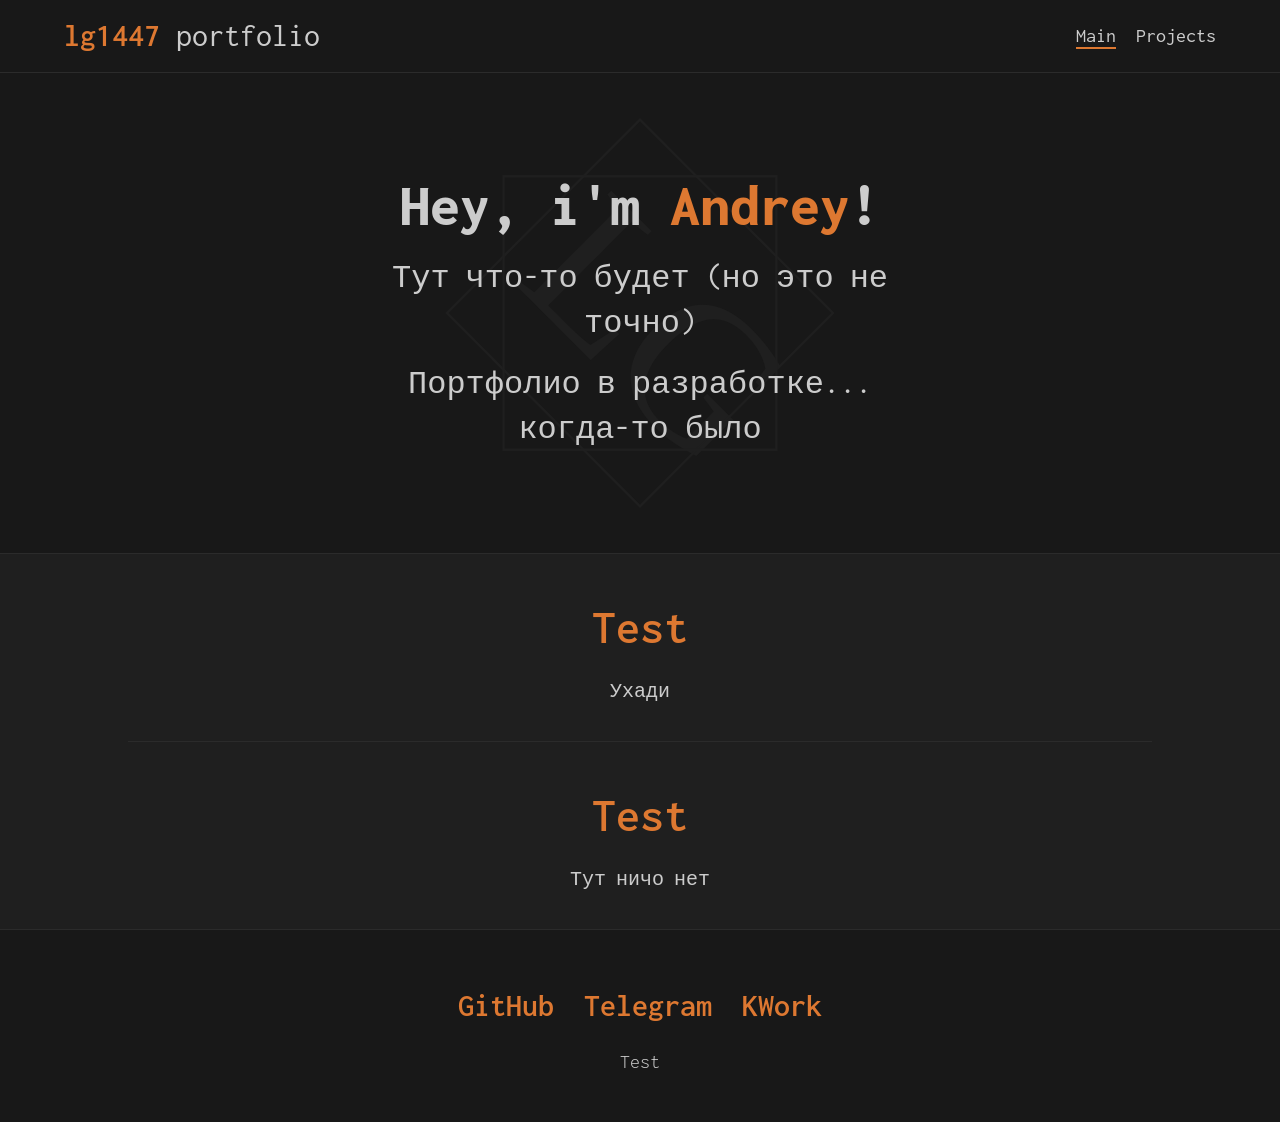
==== index.html @ b347426b "first commit" ====
<!DOCTYPE html>
<html lang="ru">
<head>
    <meta charset="UTF-8">
    <meta http-equiv="X-UA-Compatible" content="IE=edge">
    <meta name="viewport" content="width=device-width, initial-scale=1.0">
    <title>lg1447</title>
    <link rel="stylesheet" href="./css/main.css">
</head>
<body>
    <nav>
        <div class="row">
            <a class="logo" href="./index.html">
                <strong>lg1447</strong> portfolio
            </a>
            <ul class="nav-list">
                <li><a href="./index.html" class="nav-list__link nav-list__link--active">Main</a></li>
                <li><a href="./projects.html" class="nav-list__link">Projects</a></li>
            </ul>
        </div>
    </nav>
    <header>
        <div class="header__container">
            <h1 class="header__title">Hey, i'm <em>Andrey</em>!</h1>
            <p>Тут что-то будет (но это не точно)</p>
            <p>Портфолио в разработке... <br> когда-то было</p>
        </div>
    </header>
    <main>
        <div class="container">
            <div class="block">
                <h2 class="title">Test</h2>
                <p>Ухади</p>
            </div>
            <div class="block">
                <h2 class="title">Test</h2>
                <p>Тут ничо нет</p>
            </div>
        </div>
    </main>
    <footer>
        <div class="container">
            <div class="footer__container">
                <ul class="social">
                    <li><a href="https://github.com/lg1447" class="social__link">GitHub</a></li>
                    <li><a href="https://t.me/lg1447" class="social__link">Telegram</a></li>
                    <li><a href="https://kwork.ru/user/lg1447" class="social__link">KWork</a></li>
                </ul>
                <p class="copyright">Test</p>
            </div>
        </div>
    </footer>
</body>
</html>
---- css/main.css ----
@import "./reset.css";
@import url('https://fonts.googleapis.com/css2?family=Inconsolata:wght@200..900&display=swap');


:root {
    --font-size-large: 60px;
    --font-size-medium: 48px;
    --font-size-base: 32px;
    --font-size-small: 20px;

    --font-weight-large: 800;
    --font-weight-medium: 600;
    --font-weight-base: 400;
    --font-weight-low: 300;

    --bg-main: #1f1f1f;
    --bg-second: #181818;
    --border: #2b2b2b;
    --text: #cccccc;
    --accent: #dd7831;
}

@media (max-width: 600px) {
    :root {
        --font-size-large: 32px;
        --font-size-medium: 28px;
        --font-size-base: 20px;
        --font-size-small: 16px;
    }
}


html, body {
    background-color: var(--bg-main);
    color: var(--text);

    font-family: "Inconsolata", monospace;
}

.container {
    margin: 0 auto;
    padding: 0 5%;

    width: 80%;
}

.row {
    display: flex;
    justify-content: space-between;
    align-items: center;
    flex-wrap: wrap;

    padding: 0 5%;

    column-gap: 30px;
    row-gap: 20px;
}

/* Nav */

nav {
    padding: 20px 0;

    background-color: var(--bg-second);
    border-bottom: 1px solid var(--border); 
}

.logo {
    color: var(--text);

    font-size: var(--font-size-base);
    font-weight: var(--font-weight-base);
}

.logo strong {
    color: var(--accent);

    font-weight: var(--font-weight-medium);
}

.nav-list {
    display: flex;
    align-items: center;
    flex-wrap: wrap;

    row-gap: 15px;
    column-gap: 20px;
    
    font-size: var(--font-size-small);
    font-weight: var(--font-weight-base);
}

.nav-list__link {
    color: var(--text);
    transition: opacity 0.1s ease-in;
}

.nav-list__link:hover {
    opacity: 0.8;
}

.nav-list__link--active {
    position: relative;
}

.nav-list__link--active::after {
    content: "";
    display: block;

    height: 2px;
    width: 100%;

    position: absolute;
    top: 105%;

    background-color: var(--accent);
}

/* Header */

header {
    display: flex;
    justify-content: space-between;
    align-items: center;

    padding: 40px 0;

    min-height: 400px;
    width: 100%;

    background-color: var(--bg-second);
    color: var(--text);
    border-bottom: 1px solid var(--border);

    text-align: center;
}

.header__container {
    margin: 0 auto;
    padding: 60px 15px;

    max-width: 600px;

    background-image: url("./../images/header-background.svg");
    background-repeat: no-repeat;
    background-size: 100% 100%;
    background-position: center center;
}

.header__title {
    margin-bottom: 20px;

    font-size: var(--font-size-large);
    font-weight: var(--font-weight-large);
    /* letter-spacing: 1px; */
    /* line-height: 1; */
}

.header__title em {
    color: var(--accent);

    font-style: normal;
}

.header__container p {
    font-size: var(--font-size-base);
    font-weight: var(--font-weight-base);
    line-height: 1.4;
}

.header__container p + p {
    margin-top: 0.5em;
}

/* Main */

main {
    background-color: var(--bg-main);
    color: var(--text);
}

.block {
    padding: 40px 0;

    /* border-bottom: 1px solid var(--border); */
}

.title {
    margin-bottom: 20px;

    font-size: var(--font-size-medium);
    font-weight: var(--font-weight-medium);
    line-height: 1.4;

    color: var(--accent);

    text-align: center;
}

.block + .block {
    border-top: 1px solid var(--border);
}

.block p {
    padding: 0 10%;

    font-size: var(--font-size-small);
    font-weight: var(--font-weight-base);
    text-align: center;
}

/* Footer */

footer {
    padding: 60px 0 50px;

    background-color: var(--bg-second);
    color: var(--text);
    border-top: 1px solid var(--border);
}

.footer__container {
    display: flex;
    flex-direction: column;
    align-items: center;
    
    row-gap: 30px;
}

.social {
    display: flex;
    align-items: center;
    flex-wrap: wrap;

    row-gap: 15px;
    column-gap: 30px;
}

.social__link {
    color: var(--accent);

    font-size: var(--font-size-base);
    font-weight: var(--font-weight-medium);
}

.copyright {
    color: var(--text);

    font-size: var(--font-size-small);
    font-weight: var(--font-weight-low);
}
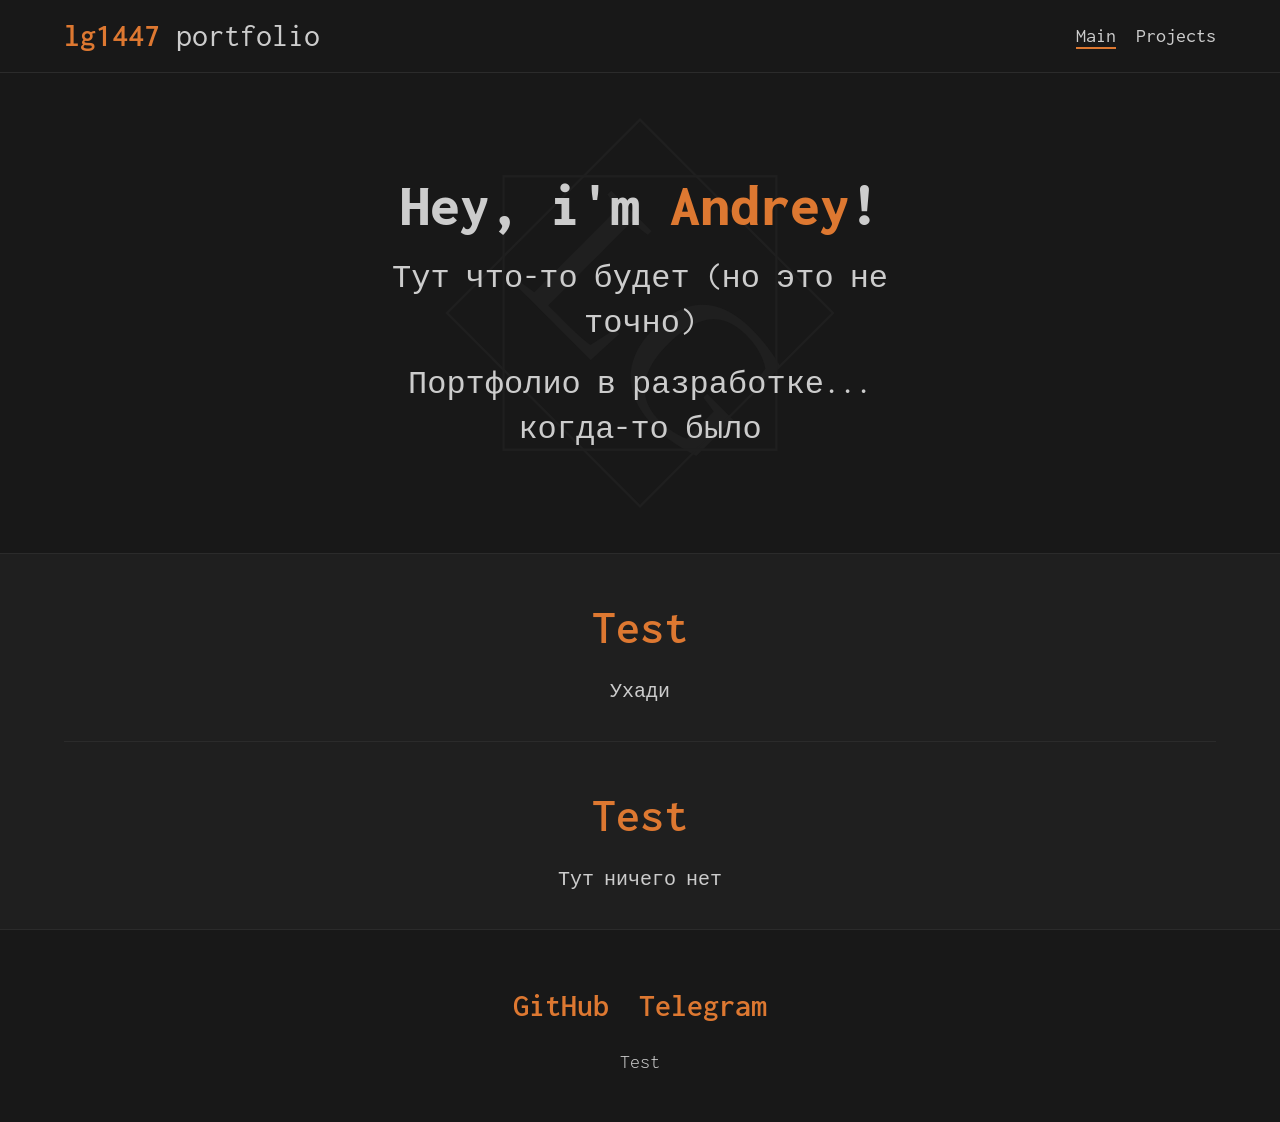
==== commit 3a1ea794: "Commit" ====
--- a/index.html
+++ b/index.html
@@ -34,7 +34,7 @@
             </div>
             <div class="block">
                 <h2 class="title">Test</h2>
-                <p>Тут ничо нет</p>
+                <p>Тут ничего нет</p>
             </div>
         </div>
     </main>
@@ -44,7 +44,7 @@
                 <ul class="social">
                     <li><a href="https://github.com/lg1447" class="social__link">GitHub</a></li>
                     <li><a href="https://t.me/lg1447" class="social__link">Telegram</a></li>
-                    <li><a href="https://kwork.ru/user/lg1447" class="social__link">KWork</a></li>
+                    <!-- <li><a href="https://kwork.ru/user/lg1447" class="social__link">KWork</a></li> -->
                 </ul>
                 <p class="copyright">Test</p>
             </div>
--- a/css/main.css
+++ b/css/main.css
@@ -41,7 +41,7 @@
     margin: 0 auto;
     padding: 0 5%;
 
-    width: 80%;
+    width: 90%;
 }
 
 .row {
@@ -51,6 +51,8 @@
     flex-wrap: wrap;
 
     padding: 0 5%;
+
+    width: 90%;
 
     column-gap: 30px;
     row-gap: 20px;
@@ -180,13 +182,19 @@
 }
 
 .block {
+    display: flex;
+    flex-direction: column;
+    align-items: center;
+
     padding: 40px 0;
 
+    row-gap: 10px;
+
     /* border-bottom: 1px solid var(--border); */
 }
 
 .title {
-    margin-bottom: 20px;
+    margin-bottom: 10px;
 
     font-size: var(--font-size-medium);
     font-weight: var(--font-weight-medium);
@@ -209,6 +217,12 @@
     text-align: center;
 }
 
+.block img {
+    /* padding: 0 100px; */
+
+    max-width: 80%;
+}
+
 /* Footer */
 
 footer {
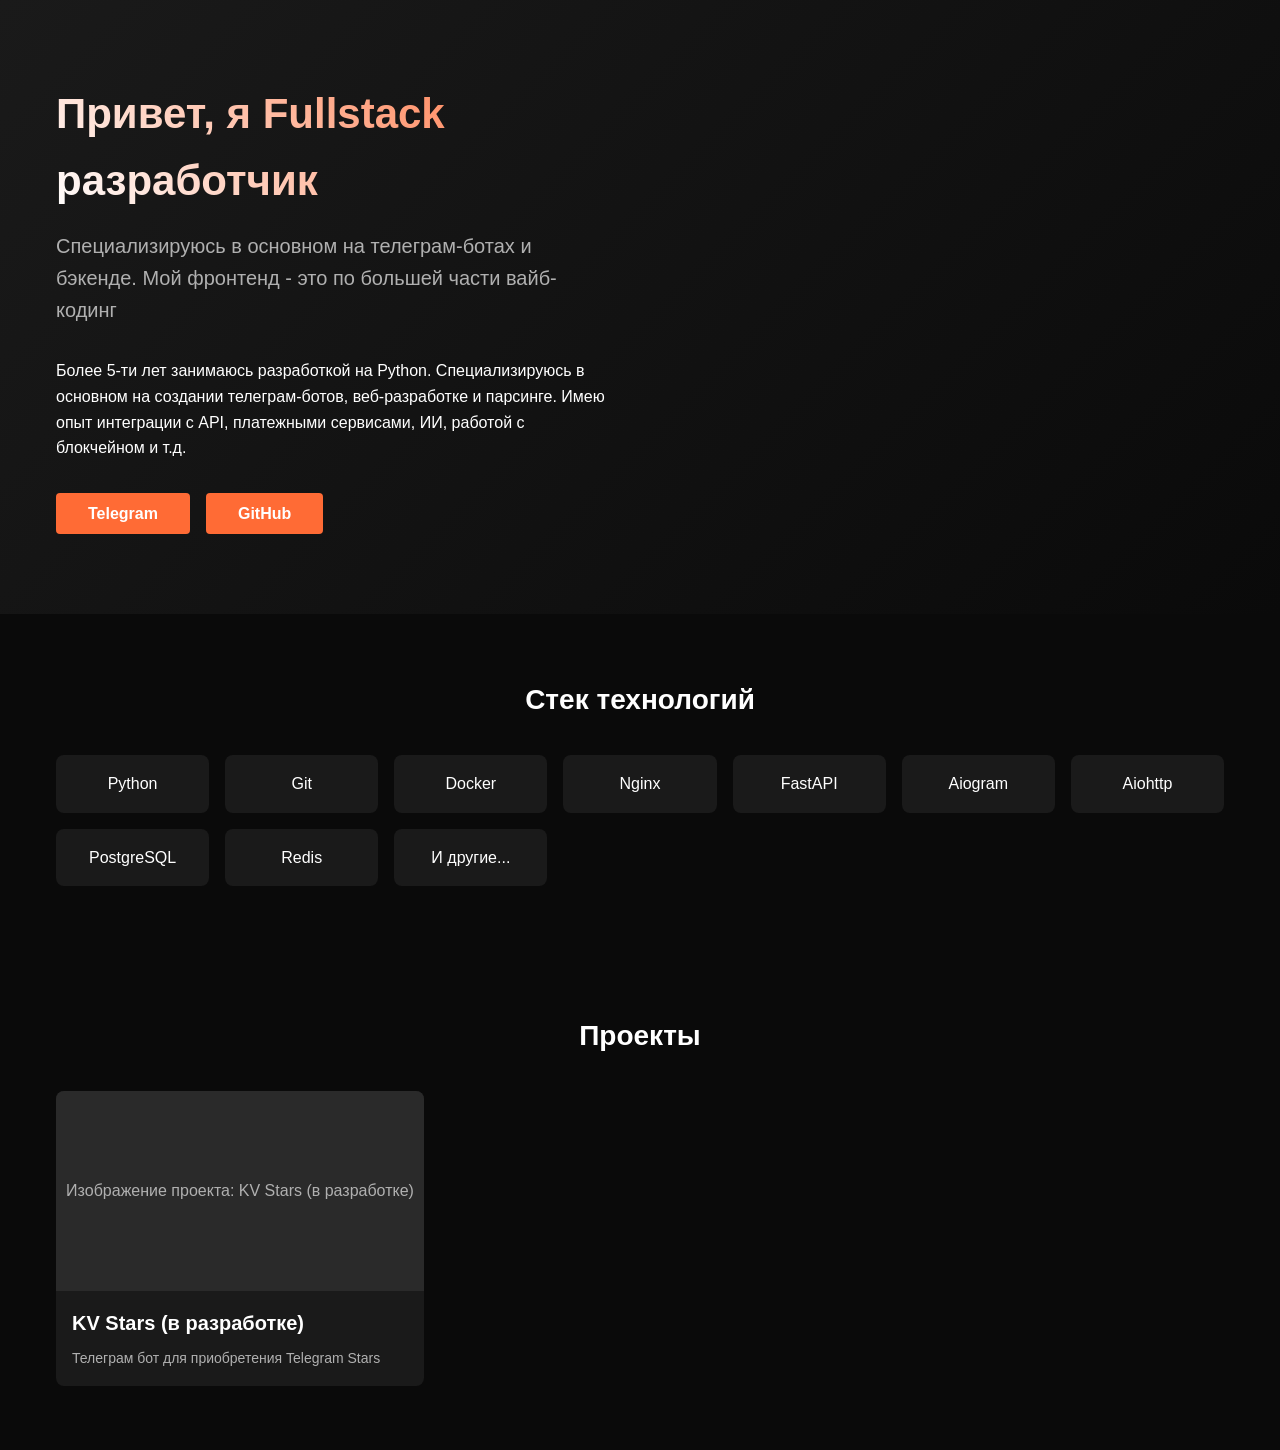
==== commit c5396b2f: "first commit" ====
--- a/index.html
+++ b/index.html
@@ -2,53 +2,61 @@
 <html lang="ru">
 <head>
     <meta charset="UTF-8">
-    <meta http-equiv="X-UA-Compatible" content="IE=edge">
     <meta name="viewport" content="width=device-width, initial-scale=1.0">
-    <title>lg1447</title>
-    <link rel="stylesheet" href="./css/main.css">
+    <title>Портфолио @lg1447</title>
+    <link rel="stylesheet" href="./css/style.css">
 </head>
 <body>
-    <nav>
-        <div class="row">
-            <a class="logo" href="./index.html">
-                <strong>lg1447</strong> portfolio
-            </a>
-            <ul class="nav-list">
-                <li><a href="./index.html" class="nav-list__link nav-list__link--active">Main</a></li>
-                <li><a href="./projects.html" class="nav-list__link">Projects</a></li>
-            </ul>
-        </div>
-    </nav>
     <header>
-        <div class="header__container">
-            <h1 class="header__title">Hey, i'm <em>Andrey</em>!</h1>
-            <p>Тут что-то будет (но это не точно)</p>
-            <p>Портфолио в разработке... <br> когда-то было</p>
+        <div class="container">
+            <div class="header-content">
+                <div class="header-text">
+                    <h1>Привет, я Fullstack разработчик</h1>
+                    <p class="subtitle">Специализируюсь в основном на телеграм-ботах и бэкенде. Мой фронтенд - это по большей части вайб-кодинг</p>
+                    <p class="description">
+                        Более 5-ти лет занимаюсь разработкой на Python.
+                        Специализируюсь в основном на создании телеграм-ботов, веб-разработке и парсинге.
+                        Имею опыт интеграции с API, платежными сервисами, ИИ, работой с блокчейном и т.д.
+                    </p>
+                    <div class="social-links">
+                        <a href="https://t.me/lg1447" class="btn" target="_blank">Telegram</a>
+                        <a href="https://github.com/lg1447" class="btn" target="_blank">GitHub</a>
+                    </div>
+                </div>
+                <div class="header-image">
+                    <!-- <div class="placeholder-image"></div> -->
+                </div>
+            </div>
         </div>
     </header>
-    <main>
+
+    <section id="tech">
         <div class="container">
-            <div class="block">
-                <h2 class="title">Test</h2>
-                <p>Ухади</p>
-            </div>
-            <div class="block">
-                <h2 class="title">Test</h2>
-                <p>Тут ничего нет</p>
+            <h2>Стек технологий</h2>
+            <div class="tech-grid" id="tech-grid">
+                <!-- js -->
             </div>
         </div>
-    </main>
-    <footer>
+    </section>
+
+    <section id="projects">
         <div class="container">
-            <div class="footer__container">
-                <ul class="social">
-                    <li><a href="https://github.com/lg1447" class="social__link">GitHub</a></li>
-                    <li><a href="https://t.me/lg1447" class="social__link">Telegram</a></li>
-                    <!-- <li><a href="https://kwork.ru/user/lg1447" class="social__link">KWork</a></li> -->
-                </ul>
-                <p class="copyright">Test</p>
+            <h2>Проекты</h2>
+            <div class="projects-grid" id="projects-grid">
+                <!-- js -->
             </div>
         </div>
-    </footer>
+    </section>
+
+    <div class="modal" id="project-modal">
+        <div class="modal-content">
+            <span class="close-modal" id="close-modal">&times;</span>
+            <div id="modal-content">
+                <!-- js -->
+            </div>
+        </div>
+    </div>
+
+    <script src="./js/script.js"></script>
 </body>
 </html>
--- a/css/style.css
+++ b/css/style.css
@@ -0,0 +1,245 @@
+:root {
+    --bg-primary: #0a0a0a;
+    --bg-secondary: #1a1a1a;
+    --text-primary: #ffffff;
+    --text-secondary: #b0b0b0;
+    --accent-color: #ff6b35;
+    --accent-hover: #e55a2b;
+    
+    --fs-small: 14px;
+    --fs-normal: 16px;
+    --fs-medium: 20px;
+    --fs-large: 28px;
+    --fs-xlarge: 42px;
+    
+    --spacing-xs: 8px;
+    --spacing-sm: 16px;
+    --spacing-md: 32px;
+    --spacing-lg: 64px;
+    --spacing-xl: 80px;
+}
+
+* {
+    margin: 0;
+    padding: 0;
+    box-sizing: border-box;
+}
+
+body {
+    font-family: 'Arial', sans-serif;
+    background-color: var(--bg-primary);
+    color: var(--text-primary);
+    line-height: 1.6;
+}
+
+.container {
+    max-width: 1200px;
+    margin: 0 auto;
+    padding: 0 var(--spacing-sm);
+}
+
+header {
+    background: linear-gradient(135deg, var(--bg-secondary) 0%, var(--bg-primary) 100%);
+    padding: var(--spacing-xl) 0;
+    position: relative;
+    overflow: hidden;
+}
+
+.header-content {
+    display: flex;
+    align-items: center;
+    justify-content: space-between;
+    gap: var(--spacing-lg);
+}
+
+.header-text {
+    flex: 1;
+}
+
+.header-image {
+    flex: 1;
+    text-align: center;
+}
+
+.header-image img {
+    max-width: 300px;
+    border-radius: 50%;
+    border: 4px solid var(--accent-color);
+}
+
+h1 {
+    font-size: var(--fs-xlarge);
+    margin-bottom: var(--spacing-sm);
+    background: linear-gradient(45deg, var(--text-primary), var(--accent-color));
+    -webkit-background-clip: text;
+    -webkit-text-fill-color: transparent;
+}
+
+.subtitle {
+    font-size: var(--fs-medium);
+    color: var(--text-secondary);
+    margin-bottom: var(--spacing-md);
+}
+
+.description {
+    font-size: var(--fs-normal);
+    margin-bottom: var(--spacing-md);
+    max-width: 600px;
+}
+
+.social-links {
+    display: flex;
+    gap: var(--spacing-sm);
+}
+
+.btn {
+    display: inline-block;
+    padding: var(--spacing-xs) var(--spacing-md);
+    background-color: var(--accent-color);
+    color: white;
+    text-decoration: none;
+    border-radius: 4px;
+    transition: background-color 0.3s;
+    font-weight: bold;
+}
+
+.btn:hover {
+    background-color: var(--accent-hover);
+}
+
+section {
+    padding: var(--spacing-lg) 0;
+}
+
+h2 {
+    font-size: var(--fs-large);
+    margin-bottom: var(--spacing-md);
+    text-align: center;
+}
+
+.tech-grid {
+    display: grid;
+    grid-template-columns: repeat(auto-fill, minmax(150px, 1fr));
+    gap: var(--spacing-sm);
+    margin-top: var(--spacing-md);
+}
+
+.tech-item {
+    background-color: var(--bg-secondary);
+    padding: var(--spacing-sm);
+    border-radius: 8px;
+    text-align: center;
+    transition: transform 0.3s;
+}
+
+.tech-item:hover {
+    transform: translateY(-5px);
+    box-shadow: 0 5px 15px rgba(255, 107, 53, 0.3);
+}
+
+.projects-grid {
+    display: grid;
+    grid-template-columns: repeat(auto-fill, minmax(300px, 1fr));
+    gap: var(--spacing-md);
+    margin-top: var(--spacing-md);
+}
+
+.project-card {
+    background-color: var(--bg-secondary);
+    border-radius: 8px;
+    overflow: hidden;
+    transition: transform 0.3s;
+    cursor: pointer;
+}
+
+.project-card:hover {
+    transform: translateY(-5px);
+}
+
+.project-image {
+    width: 100%;
+    height: 200px;
+    background-color: #2a2a2a;
+    display: flex;
+    align-items: center;
+    justify-content: center;
+    color: var(--text-secondary);
+}
+
+.project-info {
+    padding: var(--spacing-sm);
+}
+
+.project-title {
+    font-size: var(--fs-medium);
+    margin-bottom: var(--spacing-xs);
+}
+
+.project-description {
+    color: var(--text-secondary);
+    font-size: var(--fs-small);
+}
+
+.modal {
+    display: none;
+    position: fixed;
+    top: 0;
+    left: 0;
+    width: 100%;
+    height: 100%;
+    background-color: rgba(0, 0, 0, 0.8);
+    z-index: 1000;
+    overflow-y: auto;
+}
+
+.modal-content {
+    background-color: var(--bg-secondary);
+    margin: var(--spacing-md) auto;
+    padding: var(--spacing-md);
+    border-radius: 8px;
+    max-width: 800px;
+    position: relative;
+}
+
+.close-modal {
+    position: absolute;
+    top: var(--spacing-sm);
+    right: var(--spacing-sm);
+    font-size: var(--fs-large);
+    cursor: pointer;
+    color: var(--text-secondary);
+}
+
+.project-details {
+    margin-top: var(--spacing-md);
+}
+
+@media (max-width: 768px) {
+    :root {
+        --fs-xlarge: 32px;
+        --fs-large: 24px;
+        --fs-medium: 18px;
+    }
+
+    .header-content {
+        flex-direction: column;
+        text-align: center;
+    }
+
+    .social-links {
+        justify-content: center;
+    }
+
+    .tech-grid {
+        grid-template-columns: repeat(auto-fill, minmax(120px, 1fr));
+    }
+
+    .projects-grid {
+        grid-template-columns: 1fr;
+    }
+
+    .modal-content {
+        margin: var(--spacing-sm);
+        padding: var(--spacing-sm);
+    }
+}
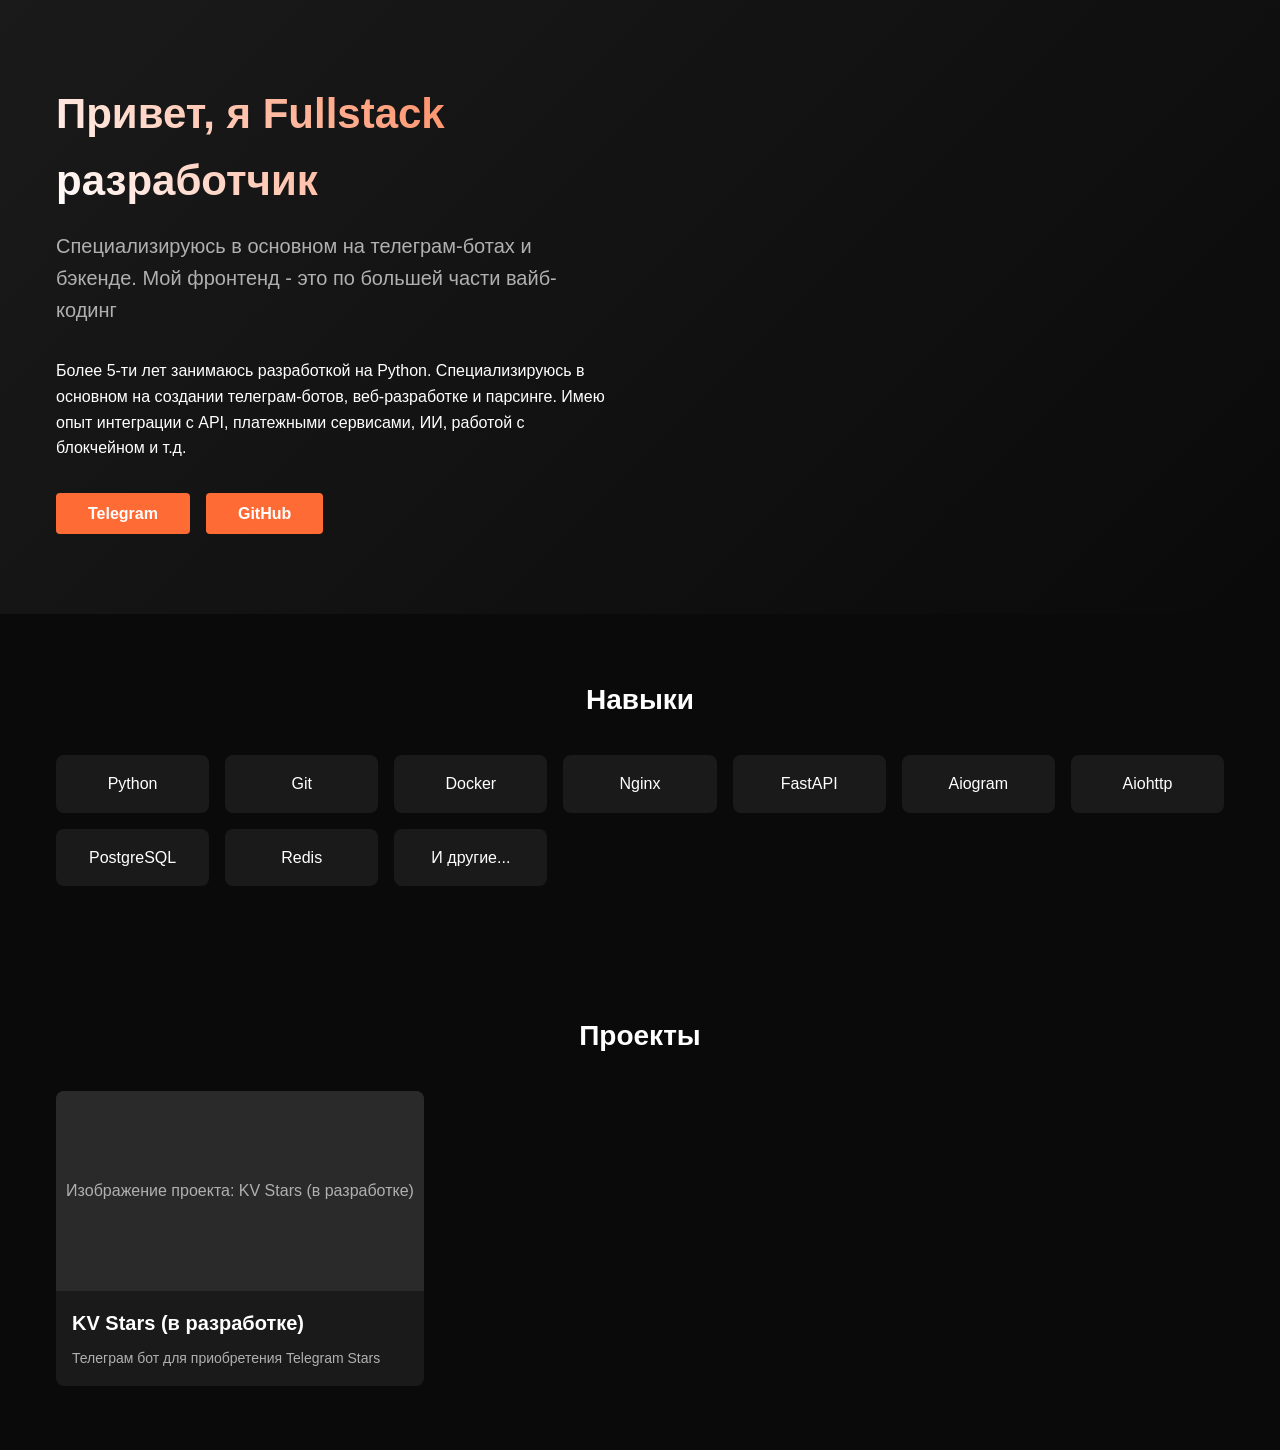
==== commit 9f8edcdb: "Update index.html" ====
--- a/index.html
+++ b/index.html
@@ -32,7 +32,7 @@
 
     <section id="tech">
         <div class="container">
-            <h2>Стек технологий</h2>
+            <h2>Навыки</h2>
             <div class="tech-grid" id="tech-grid">
                 <!-- js -->
             </div>
